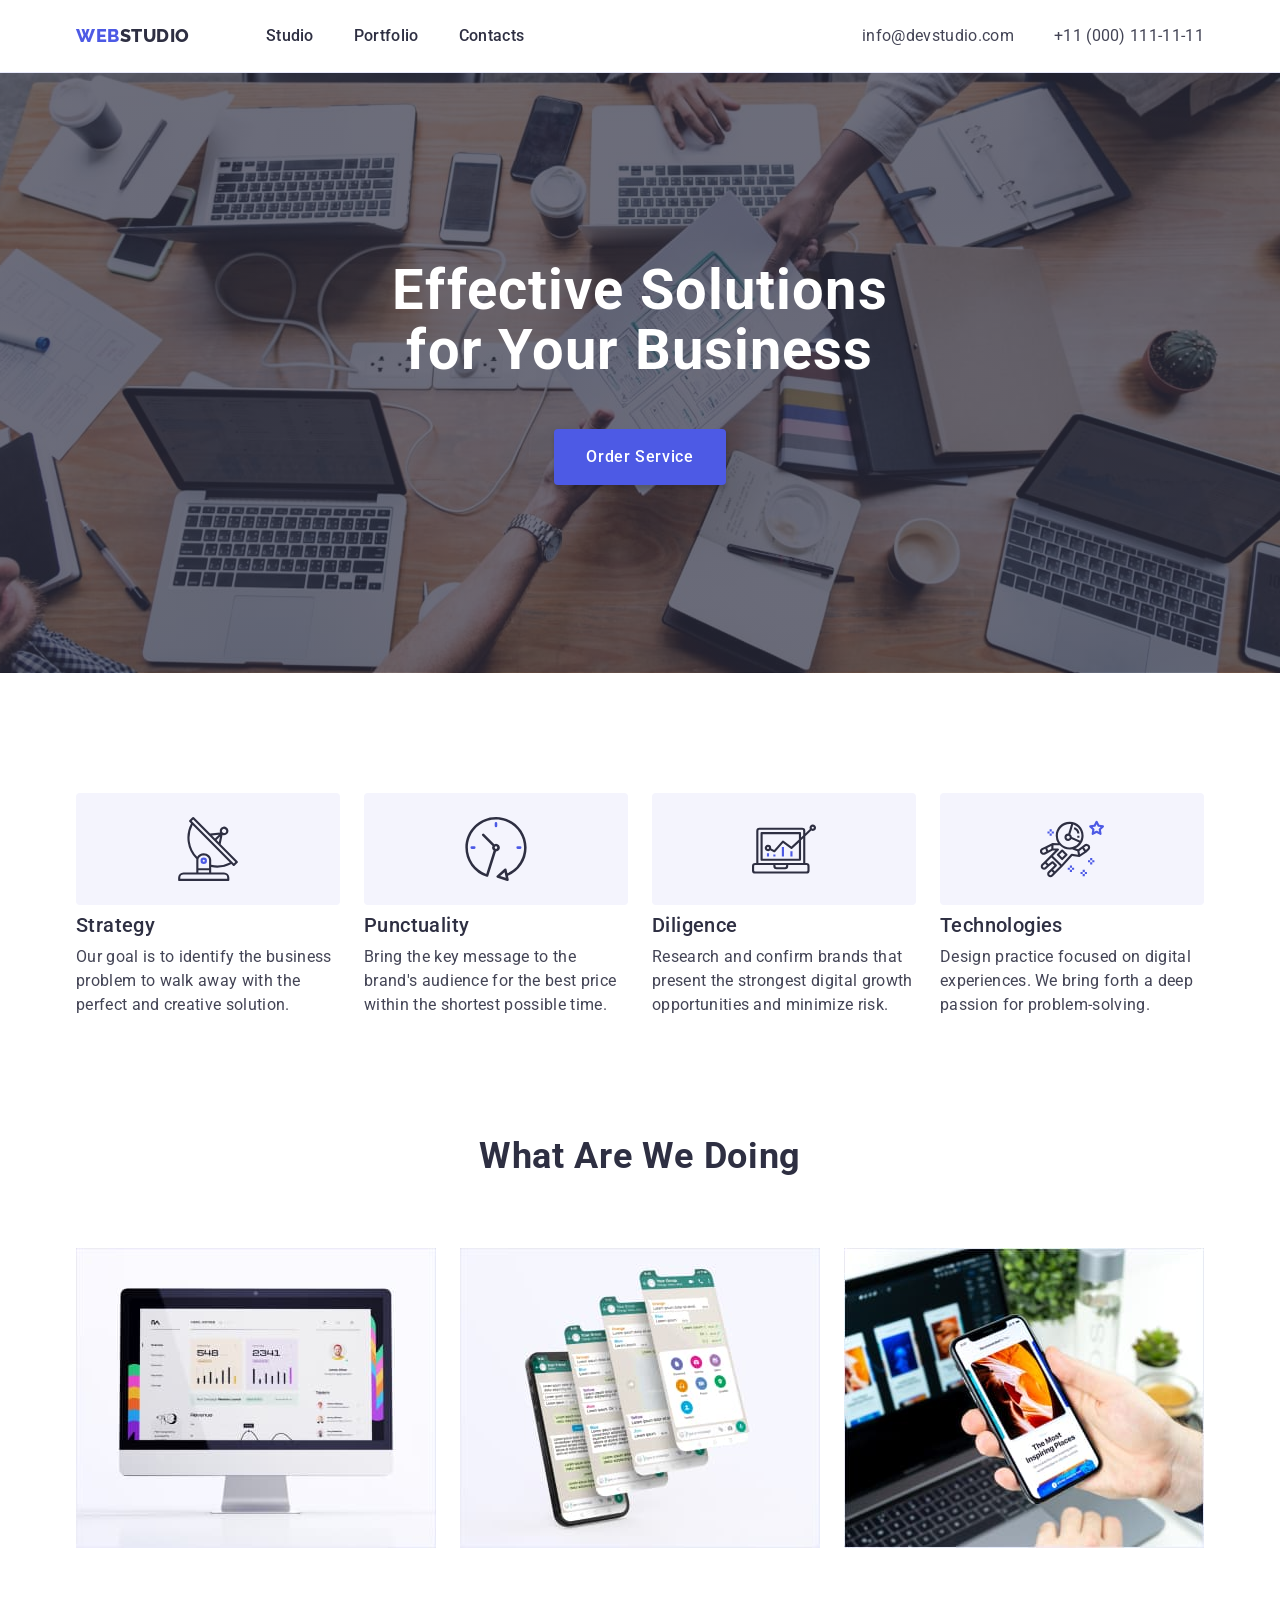
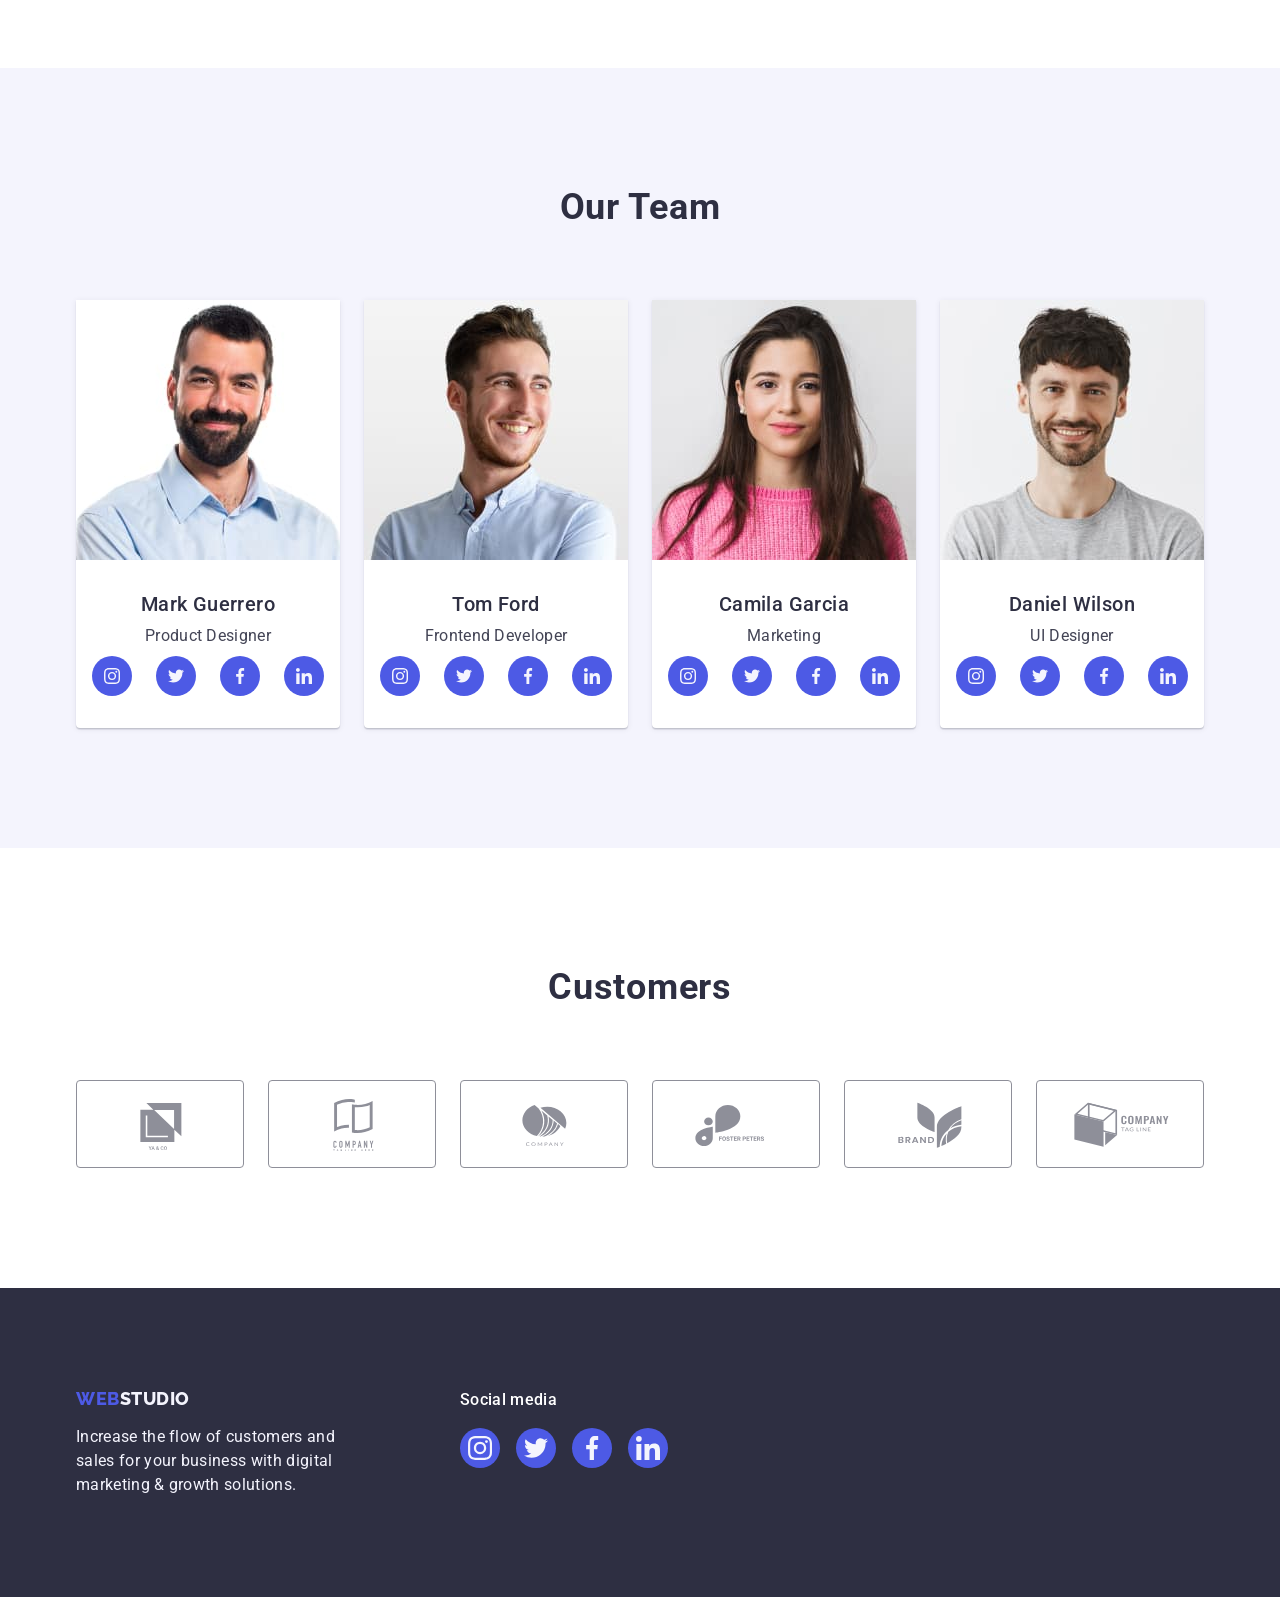
==== index.html @ 65a1bbf9 "update" ====
<!DOCTYPE html>
<html lang="en">
  <head>
    <meta charset="UTF-8" />
    <meta http-equiv="X-UA-Compatible" content="IE=edge" />
    <meta name="viewport" content="width=device-width, initial-scale=1.0" />
    <title>WebStudio</title>
    <link rel="preconnect" href="https://fonts.googleapis.com" />
    <link rel="preconnect" href="https://fonts.gstatic.com" crossorigin />
    <link
      href="https://fonts.googleapis.com/css2?family=Raleway:wght@800&family=Roboto:wght@400;500;700;900&display=swap"
      rel="stylesheet"
    />
    <link
      rel="stylesheet"
      href="https://cdnjs.cloudflare.com/ajax/libs/modern-normalize/1.1.0/modern-normalize.min.css"
    />
    <link rel="stylesheet" href="./css/styles.css" />
  </head>
  <body>
    <!-- Header section -->
    <header class="header">
      <div class="container header-flex">
        <nav class="header-nav">
          <a class="logo-link link" href="./index.html">
            Web<span class="logo-world">Studio</span></a
          >
          <ul class="header-nav-list list">
            <li class="header-nav-item">
              <a class="header-nav-link link" href="./index.html">Studio</a>
            </li>
            <li class="header-nav-item">
              <a class="header-nav-link link" href="./portfolio.html"
                >Portfolio</a
              >
            </li>
            <li class="header-nav-item">
              <a class="header-nav-link link" href="">Contacts</a>
            </li>
          </ul>
        </nav>
        <address class="header-contacts">
          <ul class="contacts-list list">
            <li class="contacts-item">
              <a class="contscts-link link" href="mailto:info@devstudio.com"
                >info@devstudio.com</a
              >
            </li>
            <li class="contacts-item">
              <a class="contscts-link link" href="tel:+110001111111"
                >+11 (000) 111-11-11</a
              >
            </li>
          </ul>
        </address>
      </div>
    </header>

    <!-- Main container -->
    <main>
      <!-- Section Hero-->
      <section class="hero section">
        <div class="container">
          <h1 class="title">Effective Solutions for Your Business</h1>
          <button class="btn" type="button">Order Service</button>
        </div>
      </section>

      <!-- Section Strategy -->
      <section class="strategy section">
        <div class="container">
          <h2 hidden class="visually-hidden">header</h2>
          <ul class="strategy-list list">
            <li class="strategy-list-item">
              <div class="strategi-block-icon">
                <svg class="strategi-icon" width="64" height="64">
                  <use href="./images/icons.svg#antenna"></use>
                </svg>
              </div>
              <h3 class="subtitle">Strategy</h3>
              <p class="subtitle-desc">
                Our goal is to identify the business problem to walk away with
                the perfect and creative solution.
              </p>
            </li>
            <li class="strategy-list-item">
              <div class="strategi-block-icon">
                <svg class="strategi-icon" width="64" height="64">
                  <use href="./images/icons.svg#clock"></use>
                </svg>
              </div>
              <h3 class="subtitle">Punctuality</h3>
              <p class="subtitle-desc">
                Bring the key message to the brand's audience for the best price
                within the shortest possible time.
              </p>
            </li>
            <li class="strategy-list-item">
              <div class="strategi-block-icon">
                <svg class="strategi-icon" width="64" height="64">
                  <use href="./images/icons.svg#diagram"></use>
                </svg>
              </div>
              <h3 class="subtitle">Diligence</h3>
              <p class="subtitle-desc">
                Research and confirm brands that present the strongest digital
                growth opportunities and minimize risk.
              </p>
            </li>
            <li class="strategy-list-item">
              <div class="strategi-block-icon">
                <svg class="strategi-icon" width="64" height="64">
                  <use href="./images/icons.svg#astronaut"></use>
                </svg>
              </div>
              <h3 class="subtitle">Technologies</h3>
              <p class="subtitle-desc">
                Design practice focused on digital experiences. We bring forth a
                deep passion for problem-solving.
              </p>
            </li>
          </ul>
        </div>
      </section>
      <!--  Section Tools-->
      <section class="tools section">
        <div class="container">
          <h2 class="title">What are we doing</h2>
          <ul class="tools-list list">
            <li class="tools-item list">
              <img src="./images/imac.jpg" alt="lms" width="360" />
            </li>
            <li class="tools-item list">
              <img src="./images/smartphones.jpg" alt="chats" width="360" />
            </li>
            <li class="tools-item list">
              <img src="./images/tools.jpg" alt="app" width="360" />
            </li>
          </ul>
        </div>
      </section>
      <!--  Section Team -->
      <section class="team section">
        <div class="container">
          <h2 class="title">Our Team</h2>
          <ul class="team-list list">
            <li class="team-list-item">
              <img src="./images/prodact_des.jpg" alt="man" width="264" />
              <div class="team-item-container">
                <h3 class="subtitle">Mark Guerrero</h3>
                <p class="subtitle-desc">Product Designer</p>
                <ul class="social-list list">
                  <li class="social-item">
                    <a
                      href=""
                      class="social-link"
                      target="_blank"
                      rel="noopener noreferrer"
                      aria-label="instagram icon"
                    >
                      <svg class="social-icon" width="16" height="16">
                        <use href="./images/icons.svg#instagram"></use>
                      </svg>
                    </a>
                  </li>
                  <li class="social-item">
                    <a
                      href=""
                      class="social-link"
                      target="_blank"
                      rel="noopener noreferrer"
                      aria-label="twitter icon"
                    >
                      <svg class="social-icon" width="16" height="16">
                        <use href="./images/icons.svg#twitter"></use>
                      </svg>
                    </a>
                  </li>
                  <li class="social-item">
                    <a
                      href=""
                      class="social-link"
                      target="_blank"
                      rel="noopener noreferrer"
                      aria-label="facebook icon"
                    >
                      <svg class="social-icon" width="16" height="16">
                        <use href="./images/icons.svg#facebook"></use>
                      </svg>
                    </a>
                  </li>
                  <li class="social-item">
                    <a
                      href=""
                      class="social-link"
                      target="_blank"
                      rel="noopener noreferrer"
                      aria-label="linkedin icon"
                    >
                      <svg class="social-icon" width="16" height="16">
                        <use href="./images/icons.svg#linkedin"></use>
                      </svg>
                    </a>
                  </li>
                </ul>
              </div>
            </li>
            <li class="team-list-item">
              <img src="./images/frontend_dev.jpg" alt="man" width="264" />
              <div class="team-item-container">
                <h3 class="subtitle">Tom Ford</h3>
                <p class="subtitle-desc">Frontend Developer</p>
                <ul class="social-list list">
                  <li class="social-item">
                    <a
                      href=""
                      class="social-link"
                      target="_blank"
                      rel="noopener noreferrer"
                      aria-label="instagram icon"
                    >
                      <svg class="social-icon" width="16" height="16">
                        <use href="./images/icons.svg#instagram"></use>
                      </svg>
                    </a>
                  </li>
                  <li class="social-item">
                    <a
                      href=""
                      class="social-link"
                      target="_blank"
                      rel="noopener noreferrer"
                      aria-label="twitter icon"
                    >
                      <svg class="social-icon" width="16" height="16">
                        <use href="./images/icons.svg#twitter"></use>
                      </svg>
                    </a>
                  </li>
                  <li class="social-item">
                    <a
                      href=""
                      class="social-link"
                      target="_blank"
                      rel="noopener noreferrer"
                      aria-label="facebook icon"
                    >
                      <svg class="social-icon" width="16" height="16">
                        <use href="./images/icons.svg#facebook"></use>
                      </svg>
                    </a>
                  </li>
                  <li class="social-item">
                    <a
                      href=""
                      class="social-link"
                      target="_blank"
                      rel="noopener noreferrer"
                      aria-label="linkedin icon"
                    >
                      <svg class="social-icon" width="16" height="16">
                        <use href="./images/icons.svg#linkedin"></use>
                      </svg>
                    </a>
                  </li>
                </ul>
              </div>
            </li>
            <li class="team-list-item">
              <img src="./images/marketing.jpg" alt="women" width="264" />
              <div class="team-item-container">
                <h3 class="subtitle">Camila Garcia</h3>
                <p class="subtitle-desc">Marketing</p>
                <ul class="social-list list">
                  <li class="social-item">
                    <a
                      href=""
                      class="social-link"
                      target="_blank"
                      rel="noopener noreferrer"
                      aria-label="instagram icon"
                    >
                      <svg class="social-icon" width="16" height="16">
                        <use href="./images/icons.svg#instagram"></use>
                      </svg>
                    </a>
                  </li>
                  <li class="social-item">
                    <a
                      href=""
                      class="social-link"
                      target="_blank"
                      rel="noopener noreferrer"
                      aria-label="twitter icon"
                    >
                      <svg class="social-icon" width="16" height="16">
                        <use href="./images/icons.svg#twitter"></use>
                      </svg>
                    </a>
                  </li>
                  <li class="social-item">
                    <a
                      href=""
                      class="social-link"
                      target="_blank"
                      rel="noopener noreferrer"
                      aria-label="facebook icon"
                    >
                      <svg class="social-icon" width="16" height="16">
                        <use href="./images/icons.svg#facebook"></use>
                      </svg>
                    </a>
                  </li>
                  <li class="social-item">
                    <a
                      href=""
                      class="social-link"
                      target="_blank"
                      rel="noopener noreferrer"
                      aria-label="linkedin icon"
                    >
                      <svg class="social-icon" width="16" height="16">
                        <use href="./images/icons.svg#linkedin"></use>
                      </svg>
                    </a>
                  </li>
                </ul>
              </div>
            </li>
            <li class="team-list-item">
              <img src="./images/ui_designer.jpg" alt="man" width="264" />
              <div class="team-item-container">
                <h3 class="subtitle">Daniel Wilson</h3>
                <p class="subtitle-desc">UI Designer</p>
                <ul class="social-list list">
                  <li class="social-item">
                    <a
                      href=""
                      class="social-link"
                      target="_blank"
                      rel="noopener noreferrer"
                      aria-label="instagram icon"
                    >
                      <svg class="social-icon" width="16" height="16">
                        <use href="./images/icons.svg#instagram"></use>
                      </svg>
                    </a>
                  </li>
                  <li class="social-item">
                    <a
                      href=""
                      class="social-link"
                      target="_blank"
                      rel="noopener noreferrer"
                      aria-label="twitter icon"
                    >
                      <svg class="social-icon" width="16" height="16">
                        <use href="./images/icons.svg#twitter"></use>
                      </svg>
                    </a>
                  </li>
                  <li class="social-item">
                    <a
                      href=""
                      class="social-link"
                      target="_blank"
                      rel="noopener noreferrer"
                      aria-label="facebook icon"
                    >
                      <svg class="social-icon" width="16" height="16">
                        <use href="./images/icons.svg#facebook"></use>
                      </svg>
                    </a>
                  </li>
                  <li class="social-item">
                    <a
                      href=""
                      class="social-link"
                      target="_blank"
                      rel="noopener noreferrer"
                      aria-label="linkedin icon"
                    >
                      <svg class="social-icon" width="16" height="16">
                        <use href="./images/icons.svg#linkedin"></use>
                      </svg>
                    </a>
                  </li>
                </ul>
              </div>
            </li>
          </ul>
        </div>
      </section>
      <!-- Customers section -->
      <section class="customers section">
        <div class="container">
          <h2 class="title">Customers</h2>
          <ul class="customers-list list">
            <li class="customers-item">
              <a
                href=""
                class="customers-link"
                target="_blank"
                rel="noopener noreferrer"
                aria-label="Client-1 icon"
              >
                <svg class="customer-icon" width="104" height="56">
                  <use href="./images/icons.svg#Client-1"></use>
                </svg>
              </a>
            </li>
            <li class="customers-item">
              <a
                href=""
                class="customers-link"
                target="_blank"
                rel="noopener noreferrer"
                aria-label="Client-2 icon"
              >
                <svg class="customer-icon" width="104" height="56">
                  <use href="./images/icons.svg#Client-2"></use>
                </svg>
              </a>
            </li>
            <li class="customers-item">
              <a
                href=""
                class="customers-link"
                target="_blank"
                rel="noopener noreferrer"
                aria-label="Client-3 icon"
              >
                <svg class="customer-icon" width="104" height="56">
                  <use href="./images/icons.svg#Client-3"></use>
                </svg>
              </a>
            </li>
            <li class="customers-item">
              <a
                href=""
                class="customers-link"
                target="_blank"
                rel="noopener noreferrer"
                aria-label="Client-4 icon"
              >
                <svg class="customer-icon" width="104" height="56">
                  <use href="./images/icons.svg#Client-4"></use>
                </svg>
              </a>
            </li>
            <li class="customers-item">
              <a
                href=""
                class="customers-link"
                target="_blank"
                rel="noopener noreferrer"
                aria-label="Client-5 icon"
              >
                <svg class="customer-icon" width="104" height="56">
                  <use href="./images/icons.svg#Client-5"></use>
                </svg>
              </a>
            </li>
            <li class="customers-item">
              <a
                href=""
                class="customers-link"
                target="_blank"
                rel="noopener noreferrer"
                aria-label="Client-6 icon"
              >
                <svg class="customer-icon" width="104" height="56">
                  <use href="./images/icons.svg#Client-6"></use>
                </svg>
              </a>
            </li>
          </ul>
        </div>
      </section>
    </main>
    <!-- footer section -->
    <footer class="footer section">
      <div class="footer-container container">
        <div class="left-footer">
          <a class="fotter-link link" href="./index.html"
            >Web<span class="studio-world">Studio</span>
          </a>
          <p class="footer-desc">
            Increase the flow of customers and sales for your business with
            digital marketing & growth solutions.
          </p>
        </div>
        <div class="footer-social-icons">
          <p class="footer-social-media">Social media</p>
          <ul class="footer-social-list list">
            <li class="footer-social-item">
              <a
                href=""
                class="footer-social-link"
                target="blank"
                rel="noopener noreferrer"
                aria-label=" instagram icon "
              >
                <svg class="social-icon" width="24" height="24">
                  <use href="./images/icons.svg#instagram"></use>
                </svg>
              </a>
            </li>
            <li class="footer-social-item">
              <a
                href=""
                class="footer-social-link"
                target="blank"
                rel="noopener noreferrer"
                aria-label=" twitter icon "
              >
                <svg class="social-icon" width="24" height="24">
                  <use href="./images/icons.svg#twitter"></use>
                </svg>
              </a>
            </li>
            <li class="footer-social-item">
              <a
                href=""
                class="footer-social-link"
                target="blank"
                rel="noopener noreferrer"
                aria-label=" facebook icon "
              >
                <svg class="social-icon" width="24" height="24">
                  <use href="./images/icons.svg#facebook"></use>
                </svg>
              </a>
            </li>
            <li class="footer-social-item">
              <a
                href=""
                class="footer-social-link"
                target="blank"
                rel="noopener noreferrer"
                aria-label=" linkedin icon "
              >
                <svg class="social-icon" width="24" height="24">
                  <use href="./images/icons.svg#linkedin"></use>
                </svg>
              </a>
            </li>
          </ul>
        </div>
      </div>
    </footer>
  </body>
</html>
---- css/styles.css ----
:root {
  /* Fonts */
  --primary-font: 'Roboto', sans-serif;
  --secondary-font: 'Raleway', sans-serif;

  /* Color back-ground*/
  --primary-bg-color: #ffffff;
  --accent-bg-cl: #2e2f42;
  --secondary-bg-color: #f4f4fd;
  /* Text color */
  --primary-text-color: #434455;
  --secondary-text-color: #2e2f42;
  --accent-txt-cl: #4d5ae5;
  --light-txt-cl: #404bbf;
  /* Btn Color */
  --primary-btn-color: #4d5ae5;
  --light-btn-cl: #404bbf;
  --secondary-btn-color: #404bbf;
  --accent-btn-cl: #f4f4fd;
  --primary-btn-text-cl: #ffffff;
  --accent-btn-txt-cl: #4d5ae5;
}

body {
  background-color: var(--primary-bg-color);
  color: var(--primary-text-color);
  font-family: var(--primary-font);
  font-weight: 400;
  font-style: normal;
  font-size: 16px;
  line-height: 1.5;
  letter-spacing: 0.02em;
  text-decoration: none;
  text-transform: none;
}
.link {
  font-style: normal;
  text-decoration: none;
  color: var(--primary-text-color);
}
.list {
  padding: 0;
  margin: 0;

  list-style: none;
}
.logo-link {
  margin-right: 76px;
}

.logo-link,
.logo-world {
  display: flex;
  margin-left: auto;
  align-items: center;

  font-family: var(--secondary-font);
  font-style: normal;
  font-weight: 800;
  font-size: 18px;
  line-height: 1.17;
  letter-spacing: 0.03em;
  text-transform: uppercase;
  text-decoration: none;
  color: var(--accent-txt-cl);
}
.logo-world {
  text-decoration: none;
  line-height: 1.17;
  color: var(--secondary-text-color);
}

/*  
   |============================
   | reset start 
   |============================
 */
.visually-hidden {
  position: absolute;
  width: 1px;
  height: 1px;
  margin: -1px;
  border: 0;
  padding: 0;

  white-space: nowrap;
  clip-path: inset(100%);

  clip: rect(0 0 0 0);
  overflow: hidden;
}
.title {
  font-family: inherit;
  font-weight: 700;
  font-size: 36px;
  line-height: 1.1;
  letter-spacing: 0.02em;
  text-align: center;
  text-transform: capitalize;

  margin-top: 0;
  margin-bottom: 72px;
  color: var(--secondary-text-color);
}
.btn {
  font-family: inherit;
  font-weight: 500;
  font-size: 16px;
  line-height: 1.5;
  letter-spacing: 0.04em;
  cursor: pointer;
}

.container {
  width: 1158px;
  margin: 0px auto;
  padding: 0px 15px;
}
img {
  display: block;
  margin: 0px;
  padding: 0px;
}
.header {
  border-bottom: 1px solid #e7e9fc;
  box-shadow: 0px 2px 1px rgba(46, 47, 66, 0.08),
    0px 1px 1px rgba(46, 47, 66, 0.16), 0px 1px 6px rgba(46, 47, 66, 0.08);
}
/* nav */
.header-flex {
  display: flex;
}

.header-nav {
  display: flex;
  align-items: center;
}
.header-nav-link {
  display: block;
  padding-top: 24px;
  padding-bottom: 24px;
  color: var(--secondary-text-color);

  font-family: inherit;
  font-weight: 500;
}
.header-nav-list {
  display: flex;
}
.header-nav-item {
  margin-right: 40px;
}
.header-nav-item:last-child {
  margin: 0;
}

.header-nav-link:hover,
.header-nav-link:focus,
.contscts-link:hover,
.contscts-link:focus {
  color: var(--light-txt-cl);
}
.header-nav-link:active {
  color: var(--light-txt-cl);
}
.header {
  background-color: var(--primary-bg-color);
}

.header-contacts {
  font-style: normal;
  display: flex;
  margin-left: auto;
}
.contacts-list {
  display: flex;
}

.contacts-item {
  margin-right: 40px;
}
.contacts-item:last-child {
  margin: 0;
}
.contscts-link {
  display: block;
  padding-top: 24px;
  padding-bottom: 24px;
  color: var(--primary-text-color);
}

/**
  |============================
  | hero section
  |============================
*/

.hero {
  max-width: 1440px;
  margin-left: auto;
  margin-right: auto;
  padding-top: 188px;
  padding-bottom: 188px;
  background-color: var(--accent-bg-cl);
  text-align: center;
  background-image: linear-gradient(
      rgba(46, 47, 66, 0.7),
      rgba(46, 47, 66, 0.7)
    ),
    url(../images/peole-ofice.jpg);
  background-repeat: no-repeat;
  background-position: center;
  background-size: cover;
}
.hero .title {
  max-width: 496px;
  margin: 0 auto 48px auto;

  font-size: 56px;
  line-height: 1.07;
  text-transform: none;
  color: #ffffff;
}
.hero .btn {
  display: block;
  margin-left: auto;
  margin-right: auto;
  padding: 16px 32px;
  min-width: 169px;
  height: 56px;
  border: none;

  color: var(--primary-btn-text-cl);
  background-color: var(--primary-btn-color);
  box-shadow: 0px 4px 4px rgba(0, 0, 0, 0.15);
  border-radius: 4px;
}
.hero .btn:hover,
.hero .btn:focus {
  color: var(--primary-btn-text-cl);
  background-color: var(--light-btn-cl);
}

.hero .btn:active {
  color: var(--light-btn-cl);
}
/**
  |============================
  | Strategy section
  |============================
*/
.strategy-list {
  display: flex;
}
.strategy-list-item {
  width: 264px;
}
.strategy-list-item {
  margin-right: 24px;
}
.strategy-list-item:last-child {
  margin-right: 0;
}

.strategy {
  padding-top: 120px;
  padding-bottom: 120px;
}
.subtitle {
  color: inherit;
  font-weight: 500;
  font-size: 20px;
  line-height: 1.2;
  letter-spacing: 0.02em;
  color: var(--secondary-text-color);
  padding: 0px;
  margin: 0px;
}
.subtitle {
  margin-bottom: 8px;
}

.subtitle-desc {
  font-weight: 400;
  color: var(--primary-text-color);
  padding: 0px;
  margin: 0px;
}

/**
  |============================
  | Strategi icon
  |============================
*/
.strategi-block-icon {
  display: flex;
  align-items: center;
  justify-content: center;
  height: 112px;
  background-color: var(--accent-btn-cl);
  border-radius: 4px;
  margin-bottom: 8px;
}

/* .strategy-list-item::before { */
display: block;
content: '';
height: 112px;
background-size: 64px 64px;
background-repeat: no-repeat;
background-color: var(--accent-btn-cl);
background-position: center;
border-radius: 4px;
margin-bottom: 8px;
/* } */

.strategy-list-item.icon-antenna::before {
  background-image: url('../images/icons/antenna\ .svg');
}
.strategy-list-item.icon-clock::before {
  background-image: url('../images/icons/clock\ .svg ');
}
.strategy-list-item.icon-diagram::before {
  background-image: url('../images/icons/diagram\ .svg ');
}
.strategy-list-item.icon-astronaut::before {
  background-image: url('../images/icons/astronaut\ .svg ');
}

/**
  |============================
  | Tools section 
  |============================
*/
.tools {
  padding-bottom: 120px;
}

.tools-list {
  display: flex;
}
.tools-item {
  width: calc((100%-48px) / 3);
  margin-right: 24px;
}
.tools-item:last-child {
  margin-right: 0px;
}

/**
  |============================
  | Team section
  |============================
*/
.team {
  margin: 0 auto;
  padding-top: 120px;
  padding-bottom: 120px;
  background-color: var(--secondary-bg-color);
}
.team-list {
  display: flex;
}

.team-list-item {
  width: calc((100%-72px) / 4);
  margin-right: 24px;
  padding: 0;
  background: #ffffff;
  box-shadow: 0px 1px 6px rgba(46, 47, 66, 0.08),
    0px 1px 1px rgba(46, 47, 66, 0.16), 0px 2px 1px rgba(46, 47, 66, 0.08);
  border-radius: 0px 0px 4px 4px;
}
.team-list-item:last-child {
  margin-right: 0;
}

.team-item-container {
  padding: 32px 0;
  margin: 0;
  border-radius: 0px 0px 4px 4px;
  text-align: center;
}
.team .subtitle-desc {
  margin-bottom: 8px;
}

/**
  |============================
  | Social icons
  |============================
*/
.social-list {
  display: flex;
  justify-content: center;
  align-items: center;
  gap: 24px;
}
.social-item {
  width: 40px;
  height: 40px;
}

.social-link {
  display: flex;
  justify-content: center;
  align-items: center;

  width: 100%;
  height: 100%;

  background-color: var(--primary-btn-color);
  border-radius: 50%;
}
.social-link:hover,
.social-link:focus {
  background-color: var(--light-btn-cl);
}
.social-icon {
  fill: var(--accent-btn-cl);
}

/**
  |============================
  | Customers section
  |============================
*/
.customers {
  padding-top: 120px;
  padding-bottom: 120px;
}
.customers-list {
  display: flex;
  gap: 24px;
  justify-content: center;
  align-items: center;
}
.customers-item {
  width: 168px;
  height: 88px;
}

.customers-link {
  display: flex;
  justify-content: center;
  align-items: center;

  width: 100%;
  height: 100%;

  border: 1px solid #8e8f99;
  color: #8e8f99;
  border-radius: 4px;
}

.customers-link:hover,
.customers-link:focus {
  color: var(--light-btn-cl);
  border-color: var(--light-btn-cl);
}
.customer-icon {
  fill: currentColor;
}

/**
  |============================
  | Footer section
  |============================
*/
.footer {
  display: flex;
  padding-top: 100px;
  padding-bottom: 100px;
  margin: 0 auto;
  background-color: var(--accent-bg-cl);
}
.footer-container {
  display: flex;
  align-items: baseline;
}
.left-footer {
  margin-right: 120px;
}

.fotter-link {
  font-family: var(--secondary-font);
  font-style: normal;
  font-weight: 800;
  font-size: 18px;
  line-height: 1.17;
  align-items: center;
  letter-spacing: 0.03em;
  text-transform: uppercase;
  text-decoration: none;
  color: var(--accent-txt-cl);
  display: inline-block;
  margin-bottom: 16px;
}
.studio-world {
  font-weight: 800;
  font-size: 18px;
  line-height: 1.17;
  align-items: center;
  letter-spacing: 0.03em;
  text-transform: uppercase;
  color: #f4f4fd;
}
.footer-desc {
  width: 264px;
  padding: 0;
  margin: 0;
  color: #f4f4fd;
}

/**
  |============================
  | Footer social icons 
  |============================
*/
.footer-social-icons {
  display: block;
  margin: 0;
  padding: 0;
}
.footer-social-media {
  margin: 0;
  padding: 0;
}
.footer-social-media {
  font-style: normal;
  font-weight: 500;
  font-size: 16px;
  line-height: 1.5;
  letter-spacing: 0.02em;
  color: var(--primary-bg-color);
  margin-bottom: 16px;
}

.footer-social-list {
  display: flex;
  gap: 16px;
  text-align: center;
  justify-content: center;
}

.footer-social-link {
  display: flex;
  align-items: center;
  justify-content: center;

  width: 40px;
  height: 40px;

  background-color: var(--primary-btn-color);
  border-radius: 50%;
}
.footer-social-link:hover,
.footer-social-link:focus {
  background: #31d0aa;
}
/**
  |============================
  | Filtr btn
  |============================
*/
.filtr {
  padding-bottom: 120px;
  padding-top: 96px;
  margin: 0 auto;
}
.filtr .btn {
  padding: 12px 24px;
  background-color: var(--accent-btn-cl);

  border: 1px solid #e7e9fc;
  border-radius: 4px;
  color: var(--accent-btn-txt-cl);
  text-align: center;
}
.filtr-btn-list {
  display: flex;
  margin-bottom: 72px;
  justify-content: center;
  gap: 24px;
  padding: 0;
}

.filtr .btn:hover,
.filtr .btn:focus {
  background-color: var(--light-btn-cl);
  color: var(--primary-btn-text-cl);
  border: 1px solid transparent;
}

.filtr .btn:active {
  background-color: var(--light-btn-cl);
  color: var(--primary-btn-text-cl);
}

#shadow-button:hover,
#shadow-button:focus {
  box-shadow: 0px 3px 1px rgba(0, 0, 0, 0.1), 0px 2px 1px rgba(0, 0, 0, 0.08),
    0px 2px 2px rgba(0, 0, 0, 0.12);
}

.project-list {
  display: flex;
  flex-wrap: wrap;
}
.project-item {
  flex-basis: calc((100%-48px) / 3);
  margin-right: 24px;
  margin-bottom: 48px;
  max-width: 360px;
}
.project-item:nth-child(3n) {
  margin-right: 0;
}
.project-item:nth-last-child(-n + 3) {
  margin-bottom: 0;
}

.project-container {
  padding: 32px 16px;
  margin: 0;
  border: 1px solid #e7e9fc;
  border-top: none;
}
.project-link {
  display: block;
}
.project-link:hover,
.project-link:focus {
  box-shadow: 0px 1px 6px rgba(46, 47, 66, 0.08),
    0px 1px 1px rgba(46, 47, 66, 0.16), 0px 2px 1px rgba(46, 47, 66, 0.08);
}
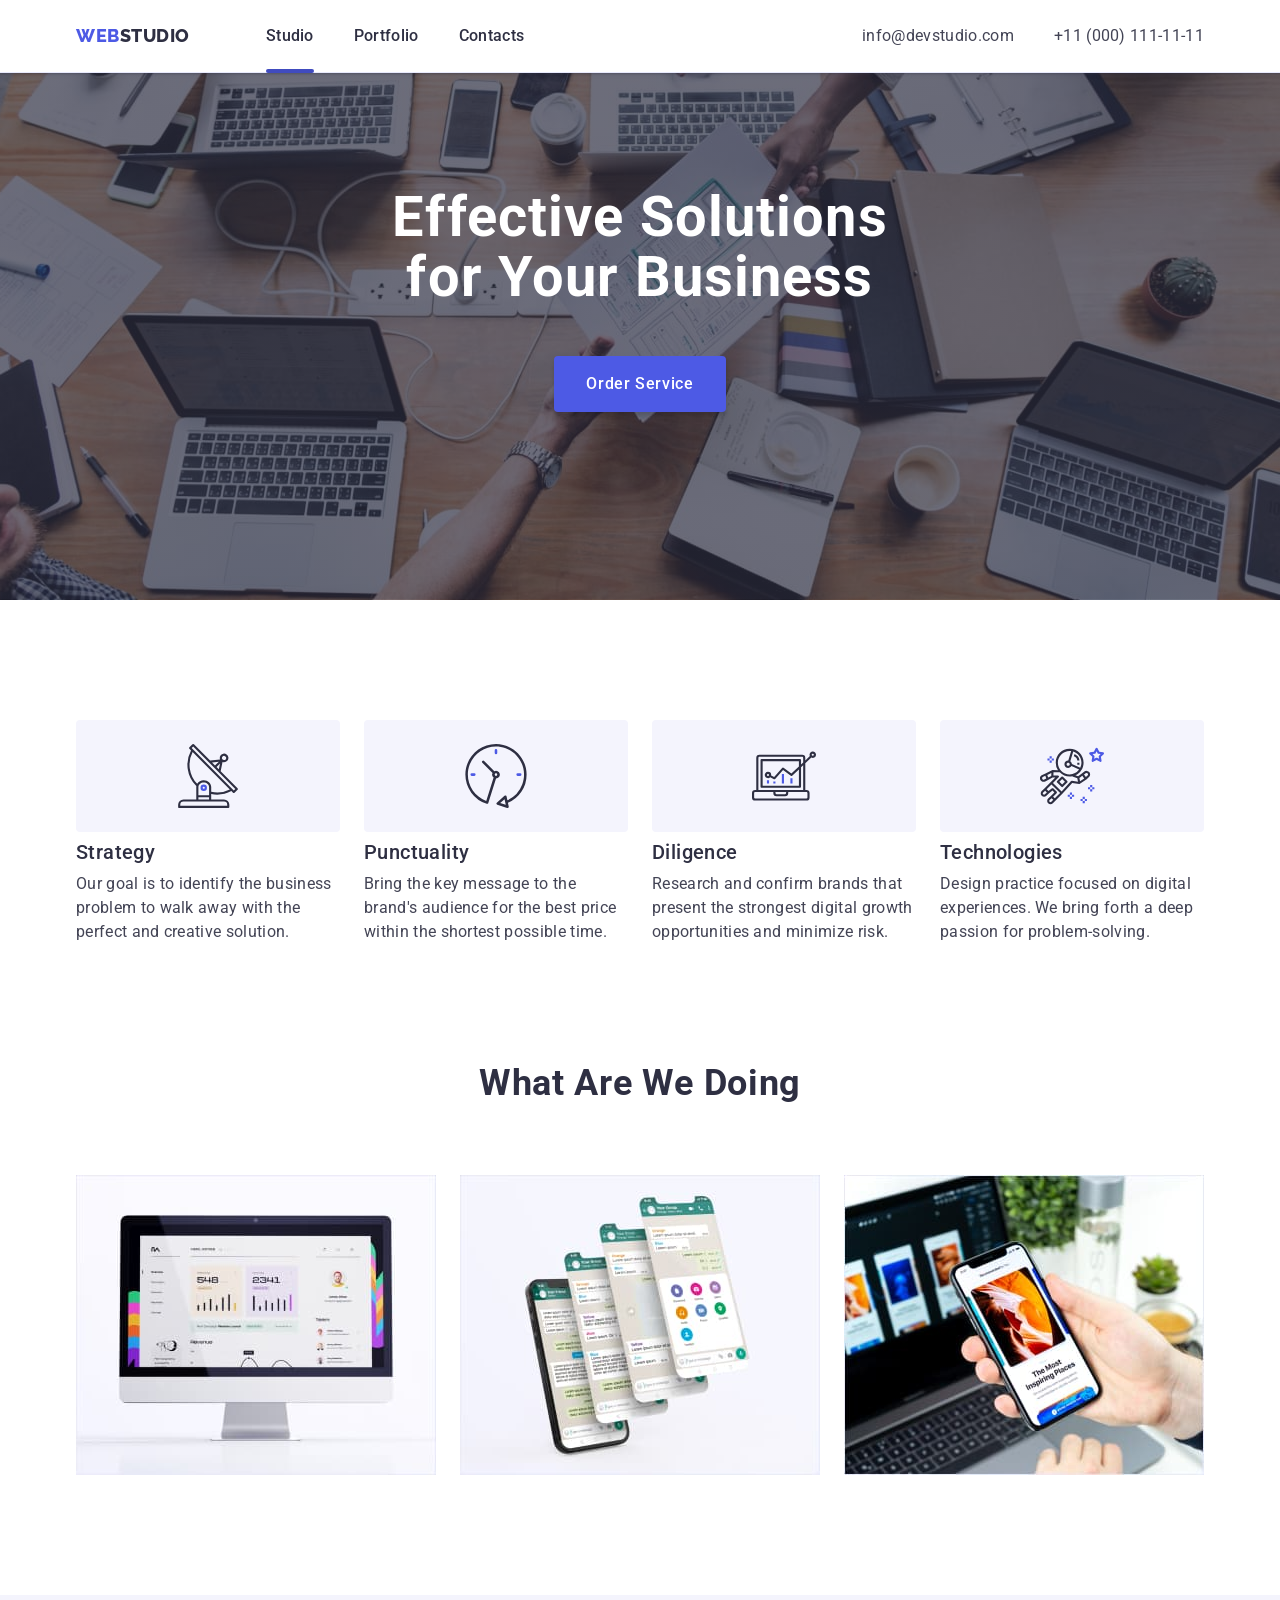
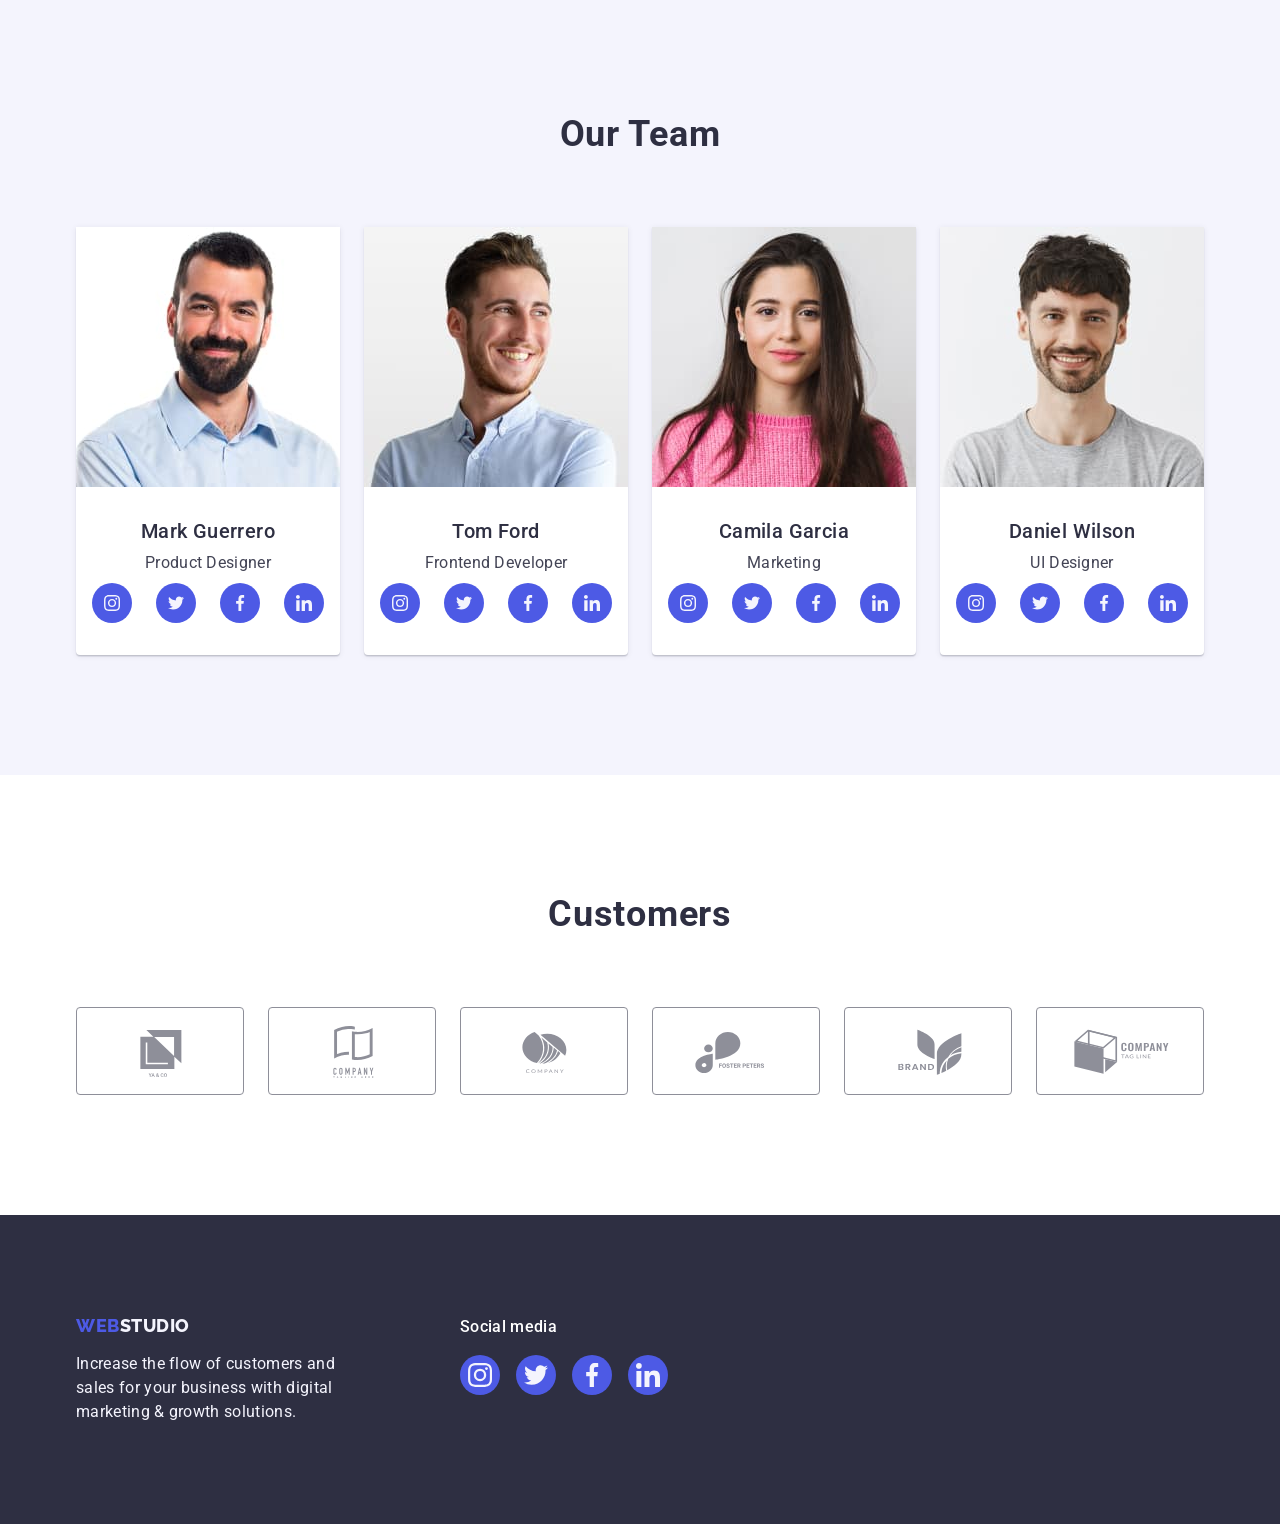
==== commit aa9f7f7e: "add modal window" ====
--- a/index.html
+++ b/index.html
@@ -27,7 +27,9 @@
           >
           <ul class="header-nav-list list">
             <li class="header-nav-item">
-              <a class="header-nav-link link" href="./index.html">Studio</a>
+              <a class="header-nav-link link active" href="./index.html"
+                >Studio</a
+              >
             </li>
             <li class="header-nav-item">
               <a class="header-nav-link link" href="./portfolio.html"
@@ -62,7 +64,9 @@
       <section class="hero section">
         <div class="container">
           <h1 class="title">Effective Solutions for Your Business</h1>
-          <button class="btn" type="button">Order Service</button>
+          <button class="btn" type="button" data-modal-open>
+            Order Service
+          </button>
         </div>
       </section>
 
@@ -549,5 +553,15 @@
         </div>
       </div>
     </footer>
+    <div class="backdrop is-hidden" data-modal>
+      <div class="modal">
+        <button class="modal-close-btn" type="button" data-modal-close>
+          <svg class="modal-icon" width="8" height="8">
+            <use href="./images/icons.svg#close-icon"></use>
+          </svg>
+        </button>
+      </div>
+    </div>
+    <script src="./js/modal.js"></script>
   </body>
 </html>
--- a/css/styles.css
+++ b/css/styles.css
@@ -19,6 +19,9 @@
   --accent-btn-cl: #f4f4fd;
   --primary-btn-text-cl: #ffffff;
   --accent-btn-txt-cl: #4d5ae5;
+
+  --duration: 250ms;
+  --timing-function: cubic-bezier(0.4, 0, 0.2, 1);
 }
 
 body {
@@ -109,6 +112,9 @@
   line-height: 1.5;
   letter-spacing: 0.04em;
   cursor: pointer;
+
+  transition: background-color var(--duration) var(--timing-functiom),
+    box-shadow var(--duration) var(--timing-functiom);
 }
 
 .container {
@@ -122,6 +128,8 @@
   padding: 0px;
 }
 .header {
+  position: fixed;
+  width: 100%;
   border-bottom: 1px solid #e7e9fc;
   box-shadow: 0px 2px 1px rgba(46, 47, 66, 0.08),
     0px 1px 1px rgba(46, 47, 66, 0.16), 0px 1px 6px rgba(46, 47, 66, 0.08);
@@ -136,6 +144,7 @@
   align-items: center;
 }
 .header-nav-link {
+  position: relative;
   display: block;
   padding-top: 24px;
   padding-bottom: 24px;
@@ -143,7 +152,35 @@
 
   font-family: inherit;
   font-weight: 500;
-}
+  transition: color var(--duration) var(--timing-functiom);
+}
+.header-nav-link::after {
+  position: absolute;
+  display: block;
+  content: '';
+
+  left: 0;
+  top: 69px;
+
+  width: 100%;
+  height: 4px;
+
+  background-color: var(--light-txt-cl);
+  border-radius: 2px;
+
+  transform: scaleX(0);
+  transition: transform 800ms ease;
+}
+.header-nav-link.active::after {
+  color: var(--light-txt-cl);
+  transform: scaleX(100%);
+}
+
+.header-nav-link.active:hover:after {
+  transform: scaleX(1);
+  color: var(--light-txt-cl);
+}
+
 .header-nav-list {
   display: flex;
 }
@@ -187,6 +224,8 @@
   padding-top: 24px;
   padding-bottom: 24px;
   color: var(--primary-text-color);
+
+  transition: color var(--duration) var(--timing-functiom);
 }
 
 /**
@@ -302,31 +341,6 @@
   margin-bottom: 8px;
 }
 
-/* .strategy-list-item::before { */
-display: block;
-content: '';
-height: 112px;
-background-size: 64px 64px;
-background-repeat: no-repeat;
-background-color: var(--accent-btn-cl);
-background-position: center;
-border-radius: 4px;
-margin-bottom: 8px;
-/* } */
-
-.strategy-list-item.icon-antenna::before {
-  background-image: url('../images/icons/antenna\ .svg');
-}
-.strategy-list-item.icon-clock::before {
-  background-image: url('../images/icons/clock\ .svg ');
-}
-.strategy-list-item.icon-diagram::before {
-  background-image: url('../images/icons/diagram\ .svg ');
-}
-.strategy-list-item.icon-astronaut::before {
-  background-image: url('../images/icons/astronaut\ .svg ');
-}
-
 /**
   |============================
   | Tools section 
@@ -411,6 +425,8 @@
 
   background-color: var(--primary-btn-color);
   border-radius: 50%;
+
+  transition: background-color 250ms var(--timing-functiom);
 }
 .social-link:hover,
 .social-link:focus {
@@ -451,6 +467,9 @@
   border: 1px solid #8e8f99;
   color: #8e8f99;
   border-radius: 4px;
+
+  transition: border-color 250ms var(--timing-functiom),
+    color 250ms var(--timing-functiom);
 }
 
 .customers-link:hover,
@@ -553,6 +572,8 @@
 
   background-color: var(--primary-btn-color);
   border-radius: 50%;
+
+  transition: background-color 250ms var(--timing-functiom);
 }
 .footer-social-link:hover,
 .footer-social-link:focus {
@@ -608,7 +629,7 @@
   flex-wrap: wrap;
 }
 .project-item {
-  flex-basis: calc((100%-48px) / 3);
+  flex-basis: calc((100% - 48px) / 3);
   margin-right: 24px;
   margin-bottom: 48px;
   max-width: 360px;
@@ -634,3 +655,100 @@
   box-shadow: 0px 1px 6px rgba(46, 47, 66, 0.08),
     0px 1px 1px rgba(46, 47, 66, 0.16), 0px 2px 1px rgba(46, 47, 66, 0.08);
 }
+
+.project-thumb {
+  position: relative;
+  overflow: hidden;
+}
+
+.overlay {
+  position: absolute;
+  top: 0;
+  left: 0;
+
+  width: 100%;
+  height: 100%;
+  background-color: var(--primary-btn-color);
+
+  transform: translateY(100%);
+  transition: transform var(--duration) var(--timing-function);
+}
+.project-item:hover .overlay,
+.project-item:focus .overlay {
+  transform: translateY(0%);
+}
+
+.overlay-text {
+  margin: 0 auto;
+  padding: 40px 32px 164px 32px;
+  color: var(--accent-btn-cl);
+}
+
+/**
+  |============================
+  | Modal window
+  |============================
+*/
+.backdrop {
+  position: fixed;
+  top: 0;
+  left: 0;
+
+  width: 100%;
+  height: 100%;
+
+  background-color: rgba(46, 47, 66, 0.4);
+  transition: 250ms cubic-bezier(0.4, 0, 0.2, 1) 250ms;
+}
+.backdrop.is-hidden {
+  opacity: 0;
+  visibility: inherit;
+  pointer-events: none;
+}
+
+.modal {
+  position: absolute;
+  top: 50%;
+  left: 50%;
+
+  width: 408px;
+  height: 584px;
+
+  background-color: #fcfcfc;
+  box-shadow: 0px 1px 1px rgba(0, 0, 0, 0.14), 0px 1px 3px rgba(0, 0, 0, 0.12),
+    0px 2px 1px rgba(0, 0, 0, 0.2);
+  border-radius: 4px;
+  transform: translateX(-50%) translateY(-50%);
+}
+.modal-close-btn {
+  position: absolute;
+  top: 24px;
+  right: 24px;
+
+  display: flex;
+  justify-content: center;
+  align-items: center;
+  width: 24px;
+  height: 24px;
+  padding: 0;
+
+  border-radius: 50%;
+  background-color: #e7e9fc;
+  color: var(--accent-bg-cl);
+  border: 1px solid rgba(0, 0, 0, 0.1);
+  cursor: pointer;
+  transition: background-color var(--duration) var(--timing-functiom),
+    color var(--duration) var(--timing-functiom);
+}
+
+.modal-close-btn:hover,
+.modal-close-btn:focus {
+  background-color: var(--light-btn-cl);
+  border: none;
+  color: var(--primary-btn-text-cl);
+}
+
+.modal-icon {
+  fill: currentColor;
+  vertical-align: middle;
+}
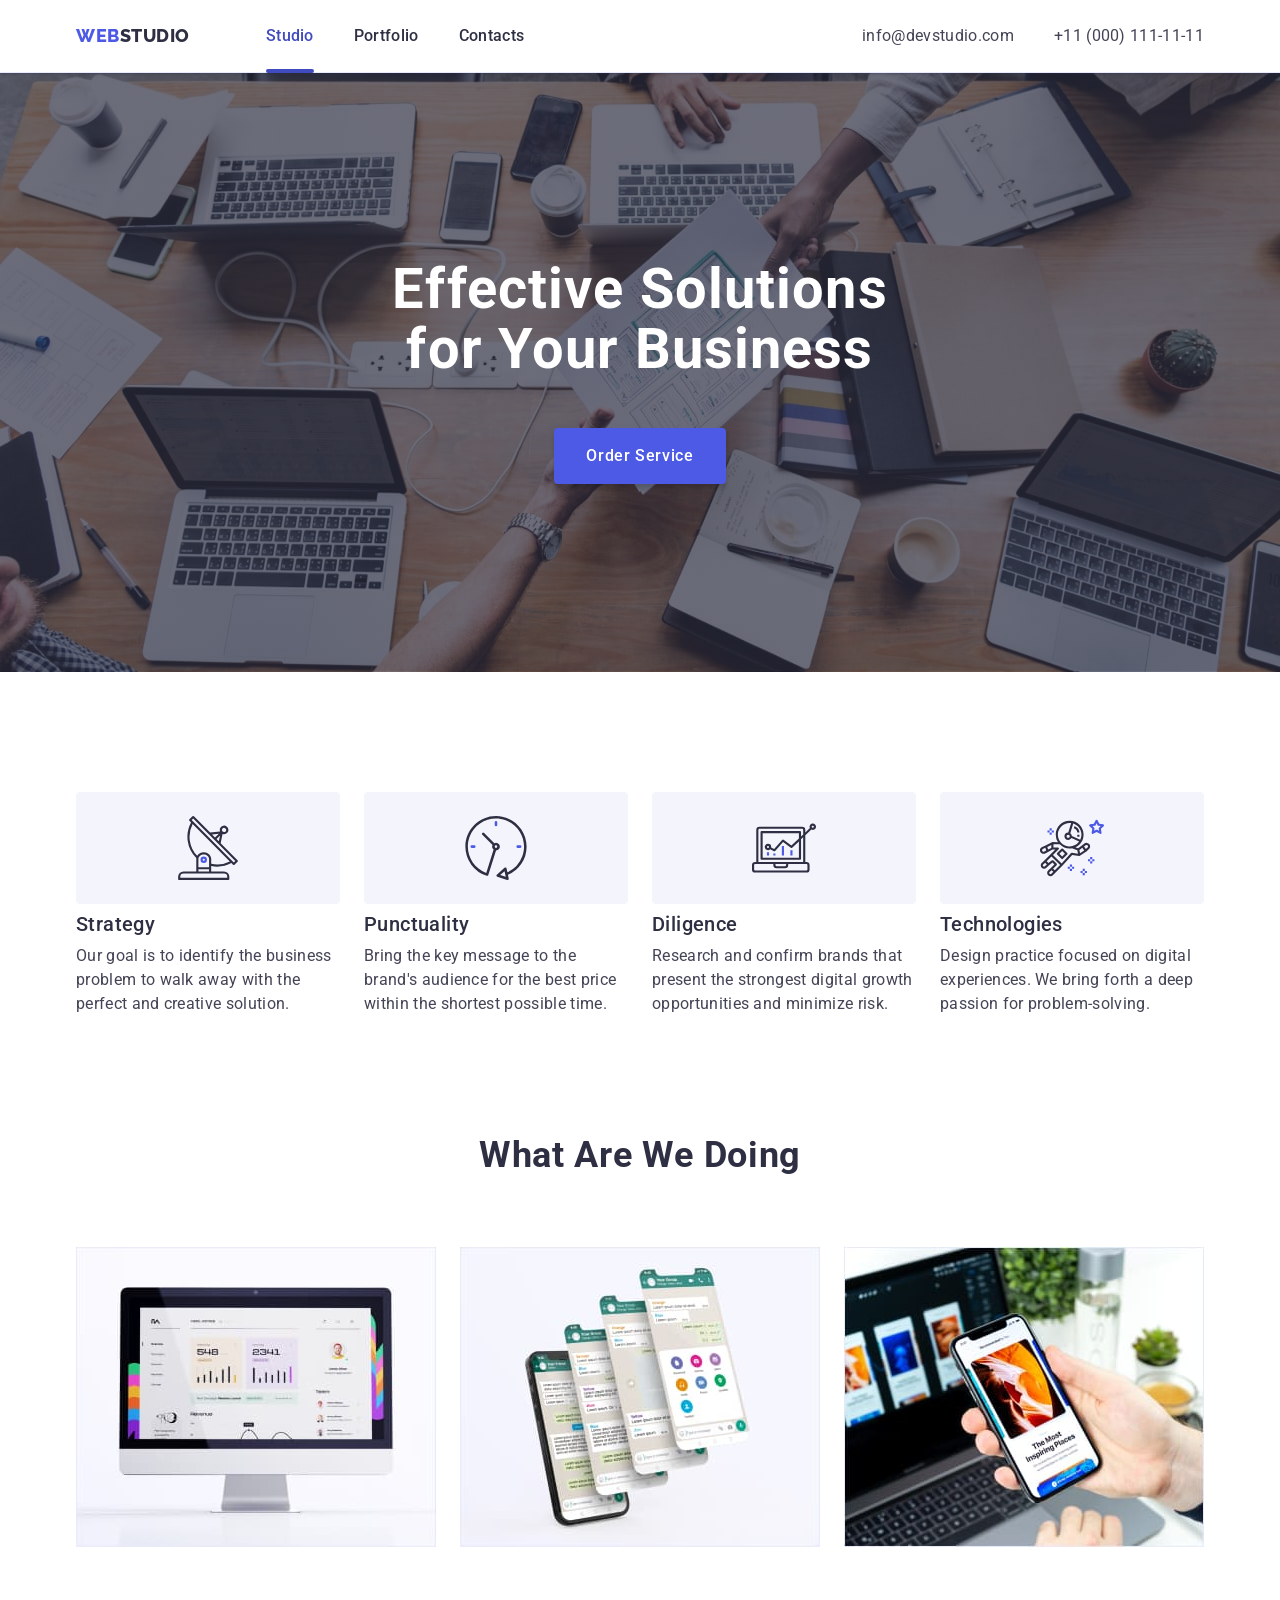
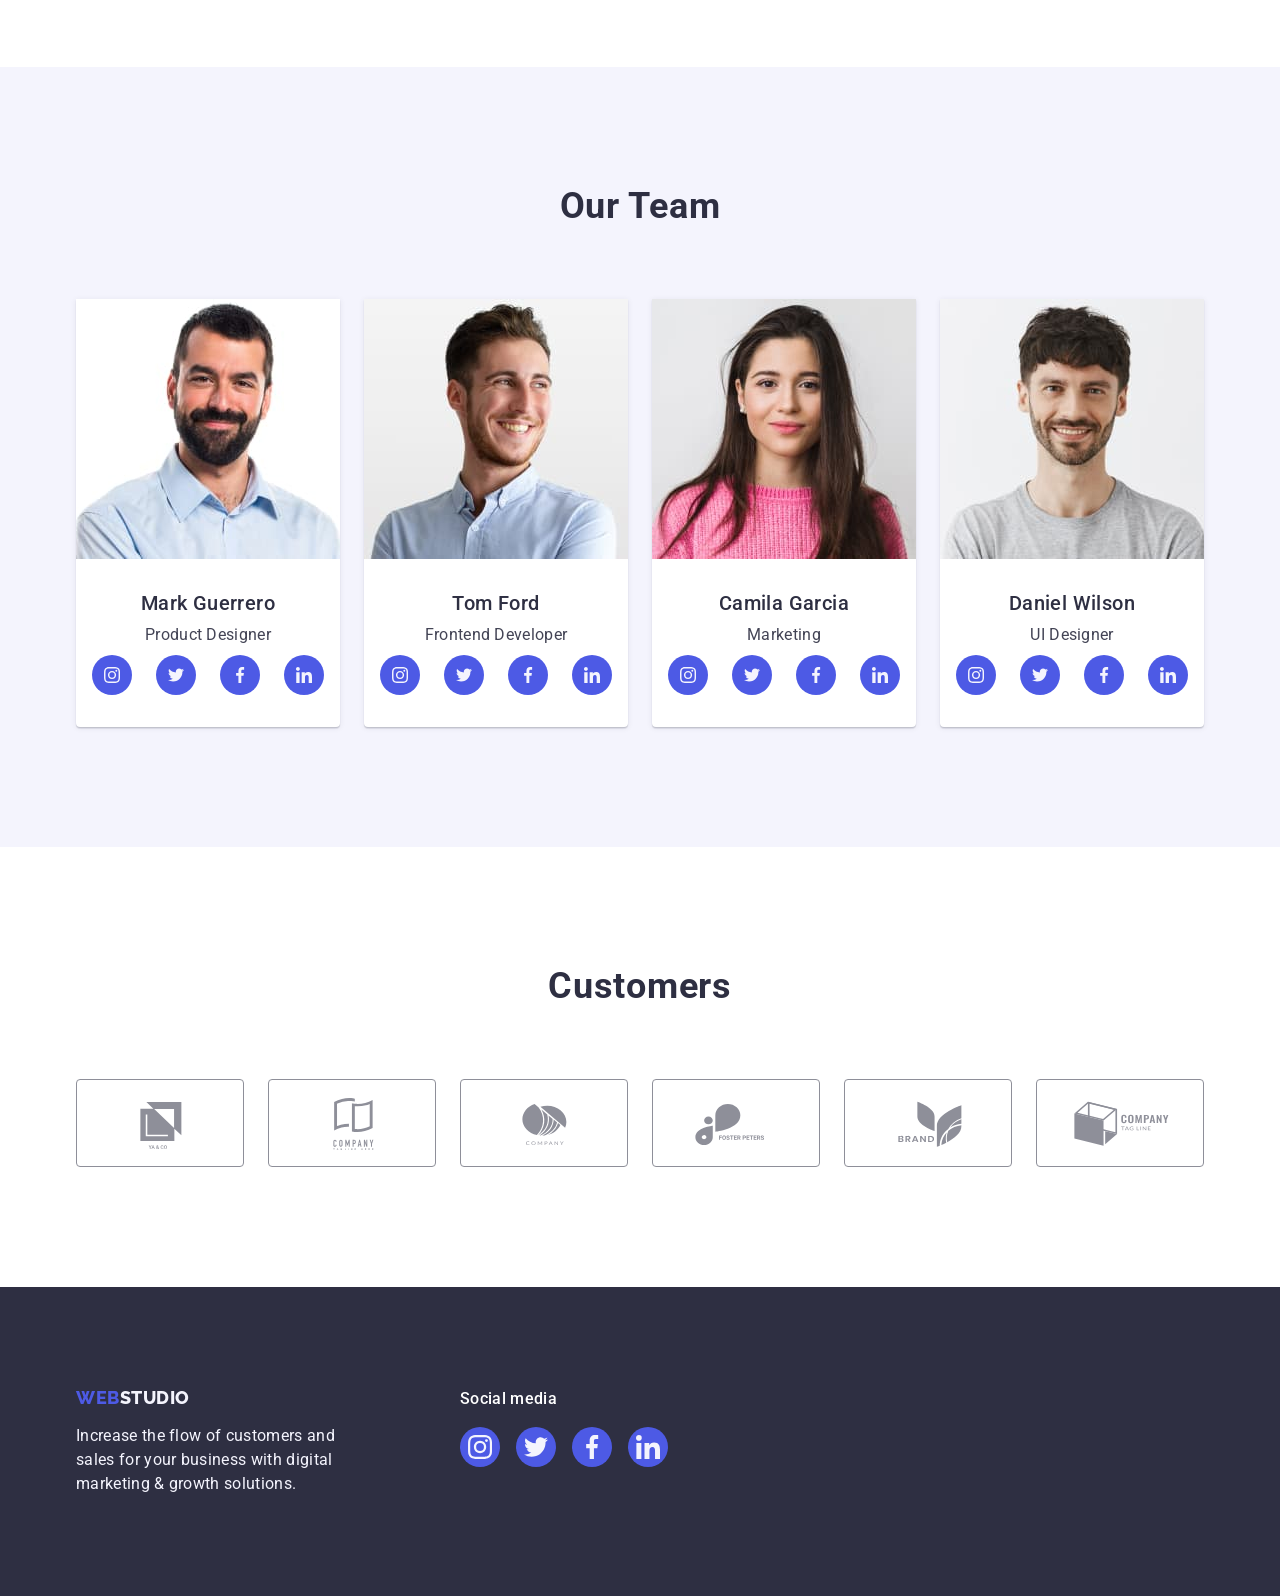
==== commit 0152bfef: "update" ====
--- a/index.html
+++ b/index.html
@@ -63,8 +63,15 @@
       <!-- Section Hero-->
       <section class="hero section">
         <div class="container">
-          <h1 class="title">Effective Solutions for Your Business</h1>
-          <button class="btn" type="button" data-modal-open>
+          <h1 class="title" style="--direction: -1">
+            Effective Solutions for Your Business
+          </h1>
+          <button
+            class="btn"
+            type="button"
+            style="--direction: 1"
+            data-modal-open
+          >
             Order Service
           </button>
         </div>
--- a/css/styles.css
+++ b/css/styles.css
@@ -20,8 +20,10 @@
   --primary-btn-text-cl: #ffffff;
   --accent-btn-txt-cl: #4d5ae5;
 
-  --duration: 250ms;
-  --timing-function: cubic-bezier(0.4, 0, 0.2, 1);
+  /* others */
+  --anim-fast: 1000ms cubic-bezier(0.4, 0, 0.2, 1);
+  --header-idx: 10;
+  --modal-idx: 100;
 }
 
 body {
@@ -35,6 +37,7 @@
   letter-spacing: 0.02em;
   text-decoration: none;
   text-transform: none;
+  padding-top: 72px;
 }
 .link {
   font-style: normal;
@@ -113,8 +116,7 @@
   letter-spacing: 0.04em;
   cursor: pointer;
 
-  transition: background-color var(--duration) var(--timing-functiom),
-    box-shadow var(--duration) var(--timing-functiom);
+  transition: background-color var(--anim-fast), box-shadow var(--anim-fast);
 }
 
 .container {
@@ -129,7 +131,12 @@
 }
 .header {
   position: fixed;
+  top: 0;
+  left: 0;
   width: 100%;
+
+  z-index: var(--header-idx);
+
   border-bottom: 1px solid #e7e9fc;
   box-shadow: 0px 2px 1px rgba(46, 47, 66, 0.08),
     0px 1px 1px rgba(46, 47, 66, 0.16), 0px 1px 6px rgba(46, 47, 66, 0.08);
@@ -152,7 +159,7 @@
 
   font-family: inherit;
   font-weight: 500;
-  transition: color var(--duration) var(--timing-functiom);
+  transition: color var(--anim-fast);
 }
 .header-nav-link::after {
   position: absolute;
@@ -167,18 +174,31 @@
 
   background-color: var(--light-txt-cl);
   border-radius: 2px;
-
-  transform: scaleX(0);
-  transition: transform 800ms ease;
-}
+  transform: scale(0);
+  transition: transform var(--anim-fast), color var(--anim-fast);
+}
+
 .header-nav-link.active::after {
+  background-color: var(--light-txt-cl);
+  transform: scale(100%);
+}
+.header-nav-link.active {
   color: var(--light-txt-cl);
-  transform: scaleX(100%);
-}
-
-.header-nav-link.active:hover:after {
-  transform: scaleX(1);
+}
+
+.header-nav-link:hover::after {
   color: var(--light-txt-cl);
+  background-color: var(--light-txt-cl);
+  transform: scale(100%);
+  animation: lineAppear 0.9s forwards;
+}
+@keyframes lineAppear {
+  0% {
+    width: 0;
+  }
+  100% {
+    width: 100%;
+  }
 }
 
 .header-nav-list {
@@ -224,8 +244,7 @@
   padding-top: 24px;
   padding-bottom: 24px;
   color: var(--primary-text-color);
-
-  transition: color var(--duration) var(--timing-functiom);
+  transition: color var(--anim-fast);
 }
 
 /**
@@ -251,6 +270,29 @@
   background-position: center;
   background-size: cover;
 }
+
+.hero .title {
+  animation: move-top 800ms ease-in 300ms both;
+}
+.hero .btn {
+  animation: move-top 1300ms ease-in 300ms both;
+}
+
+@keyframes move-top {
+  0% {
+    opacity: 0;
+    transform: translateY(calc(100px * var(--direction)));
+  }
+
+  50% {
+    opacity: 0.5;
+  }
+
+  100% {
+    opacity: 1;
+  }
+}
+
 .hero .title {
   max-width: 496px;
   margin: 0 auto 48px auto;
@@ -273,6 +315,7 @@
   background-color: var(--primary-btn-color);
   box-shadow: 0px 4px 4px rgba(0, 0, 0, 0.15);
   border-radius: 4px;
+  transition: background-color var(--anim-fast);
 }
 .hero .btn:hover,
 .hero .btn:focus {
@@ -426,7 +469,7 @@
   background-color: var(--primary-btn-color);
   border-radius: 50%;
 
-  transition: background-color 250ms var(--timing-functiom);
+  transition: background-color var(--anim-fast);
 }
 .social-link:hover,
 .social-link:focus {
@@ -468,8 +511,7 @@
   color: #8e8f99;
   border-radius: 4px;
 
-  transition: border-color 250ms var(--timing-functiom),
-    color 250ms var(--timing-functiom);
+  transition: border-color var(--anim-fast), color var(--anim-fast);
 }
 
 .customers-link:hover,
@@ -573,11 +615,11 @@
   background-color: var(--primary-btn-color);
   border-radius: 50%;
 
-  transition: background-color 250ms var(--timing-functiom);
+  transition: background-color var(--anim-fast);
 }
 .footer-social-link:hover,
 .footer-social-link:focus {
-  background: #31d0aa;
+  background-color: #31d0aa;
 }
 /**
   |============================
@@ -597,6 +639,8 @@
   border-radius: 4px;
   color: var(--accent-btn-txt-cl);
   text-align: center;
+  transition: background-color var(--anim-fast), color var(--anim-fast),
+    border var(--anim-fast), box-shadow var(--anim-fast);
 }
 .filtr-btn-list {
   display: flex;
@@ -649,6 +693,8 @@
 }
 .project-link {
   display: block;
+
+  transition: box-shadow var(--anim-fast);
 }
 .project-link:hover,
 .project-link:focus {
@@ -661,27 +707,26 @@
   overflow: hidden;
 }
 
-.overlay {
+.overlay-text {
   position: absolute;
   top: 0;
   left: 0;
 
   width: 100%;
   height: 100%;
-  background-color: var(--primary-btn-color);
-
-  transform: translateY(100%);
-  transition: transform var(--duration) var(--timing-function);
-}
-.project-item:hover .overlay,
-.project-item:focus .overlay {
-  transform: translateY(0%);
-}
-
-.overlay-text {
   margin: 0 auto;
   padding: 40px 32px 164px 32px;
+
+  background-color: var(--primary-btn-color);
   color: var(--accent-btn-cl);
+
+  transform: translateY(100%);
+  transition: transform var(--anim-fast);
+}
+
+.project-link:hover .overlay-text,
+.project-link:focus .overlay-text {
+  transform: translateY(0%);
 }
 
 /**
@@ -698,28 +743,43 @@
   height: 100%;
 
   background-color: rgba(46, 47, 66, 0.4);
-  transition: 250ms cubic-bezier(0.4, 0, 0.2, 1) 250ms;
+  backdrop-filter: blur(2px);
+  z-index: var(--modal-idx);
+
+  opacity: 1;
+  visibility: visible;
+  pointer-events: initial;
+
+  transition: opacity var(--anim-fast), visibilyty var(--anim-fast);
 }
 .backdrop.is-hidden {
   opacity: 0;
   visibility: inherit;
   pointer-events: none;
+  transition-delay: 300ms;
 }
 
 .modal {
   position: absolute;
   top: 50%;
   left: 50%;
+  transform: translateX(-50%) translateY(-50%);
 
   width: 408px;
   height: 584px;
-
   background-color: #fcfcfc;
   box-shadow: 0px 1px 1px rgba(0, 0, 0, 0.14), 0px 1px 3px rgba(0, 0, 0, 0.12),
     0px 2px 1px rgba(0, 0, 0, 0.2);
   border-radius: 4px;
-  transform: translateX(-50%) translateY(-50%);
-}
+  transition: opacity var(--anim-fast), transform var(--anim-fast);
+}
+
+.backdrop.is-hidden .modal {
+  opacity: 0;
+  transform: translateX(-50%) translateY(-75%);
+  transition-delay: 400ms;
+}
+
 .modal-close-btn {
   position: absolute;
   top: 24px;
@@ -737,8 +797,7 @@
   color: var(--accent-bg-cl);
   border: 1px solid rgba(0, 0, 0, 0.1);
   cursor: pointer;
-  transition: background-color var(--duration) var(--timing-functiom),
-    color var(--duration) var(--timing-functiom);
+  transition: background-color var(--anim-fast), color var(--anim-fast);
 }
 
 .modal-close-btn:hover,
